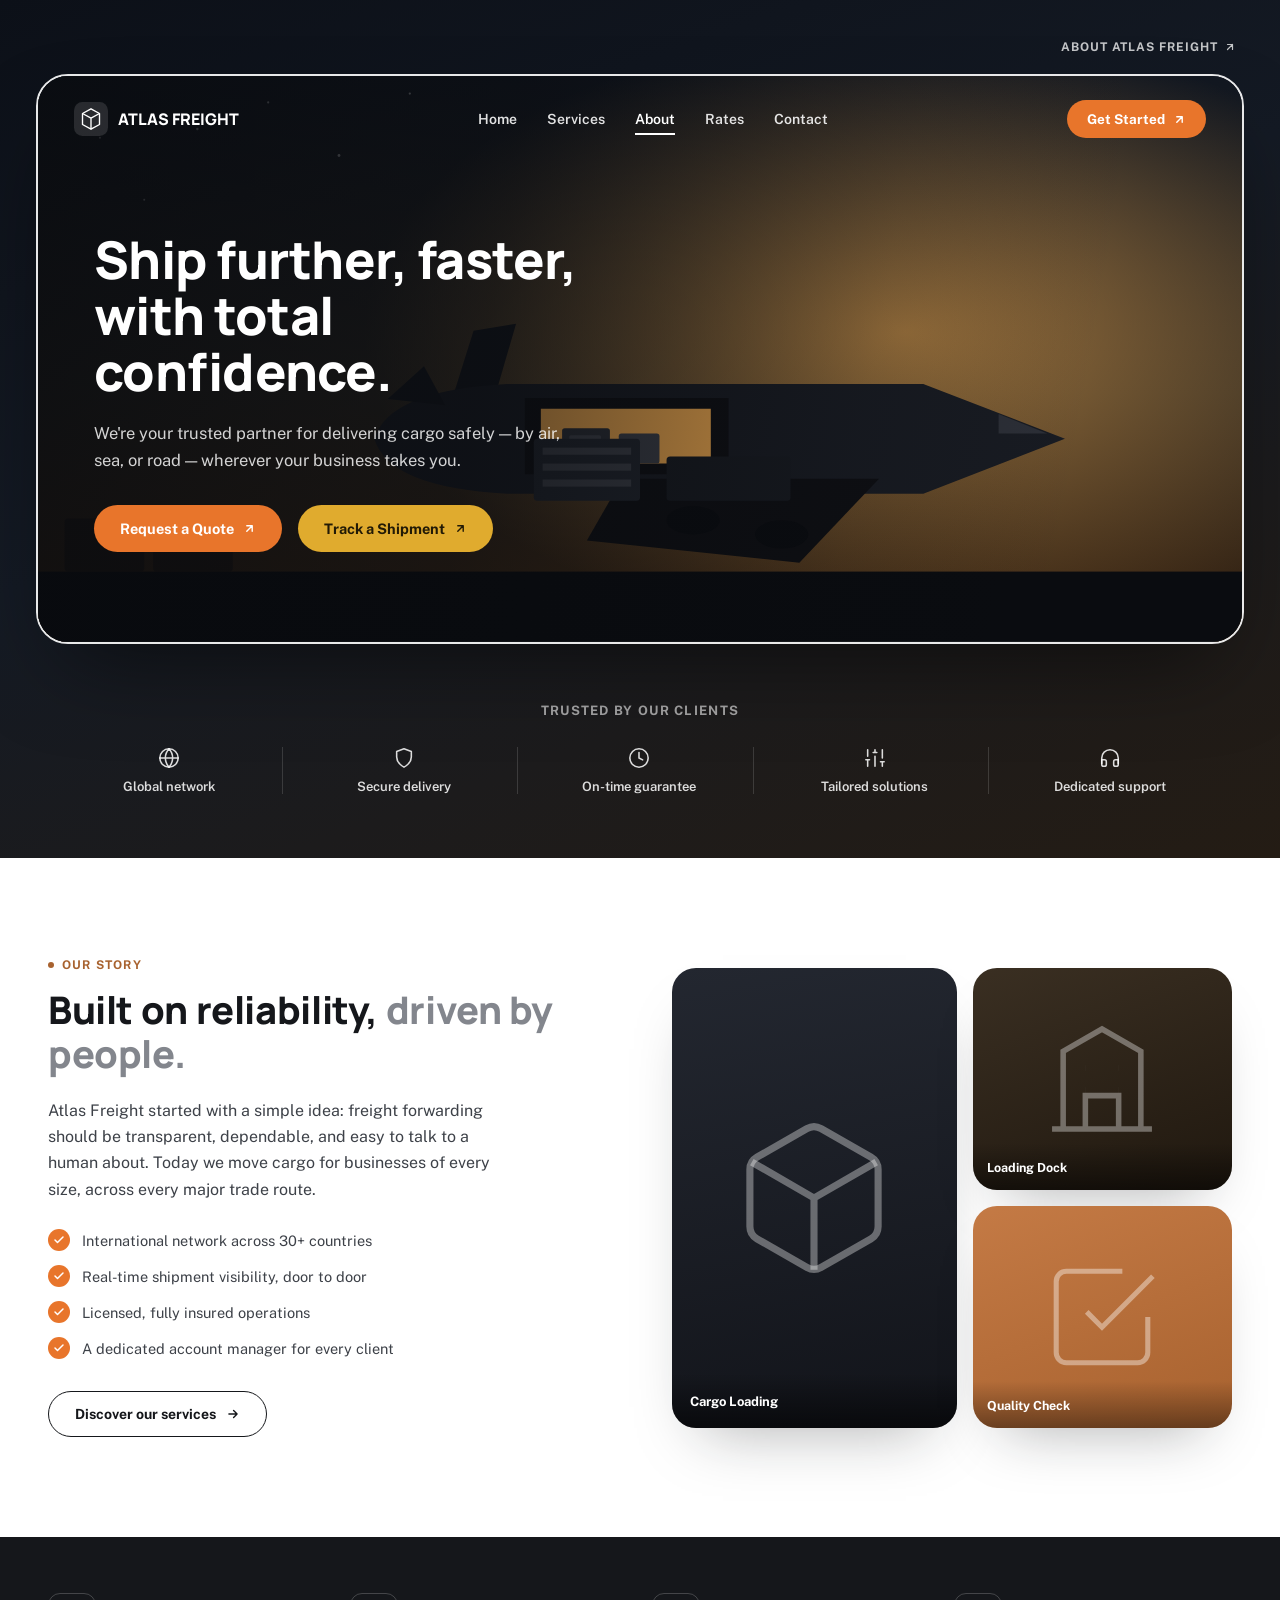
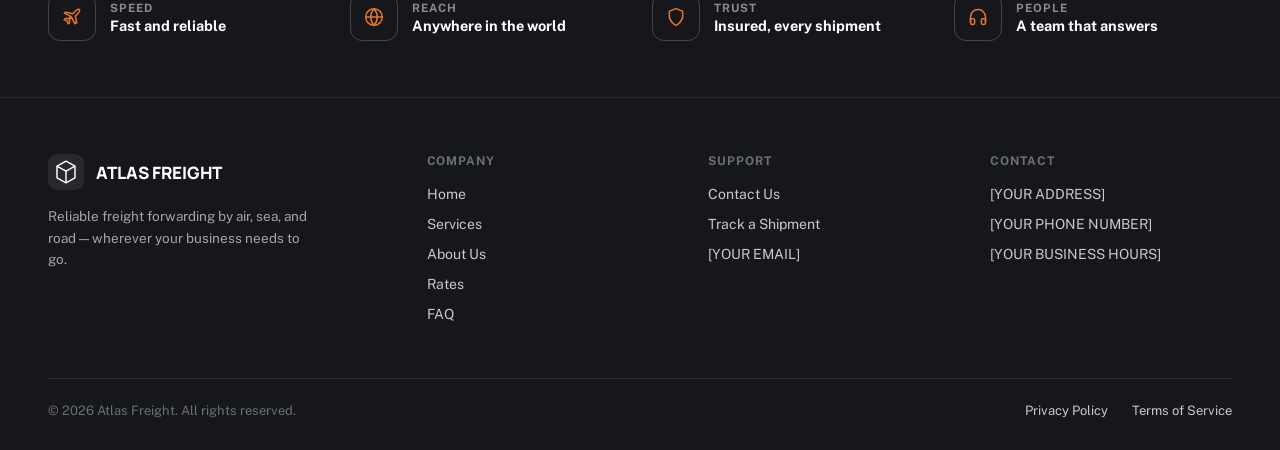
==== about.html @ 694055f2 "Add Atlas Freight marketing site (home, services, about, contact) Static HTML/CSS site with a shared" ====
<!doctype html>
<html lang="en">
<head>
<meta charset="utf-8">
<meta name="viewport" content="width=device-width, initial-scale=1">
<title>About Us — Atlas Freight</title>
<link rel="stylesheet" href="https://fonts.googleapis.com/css2?family=Manrope:wght@500;700;800&family=Public+Sans:wght@400;500;600;700&display=swap">
<link rel="stylesheet" href="styles.css">
</head>
<body>

  <!-- ============ DARK HERO WRAP ============ -->
  <div style="background:linear-gradient(160deg,#0c1018 0%,#141a24 45%,#241c14 100%);padding:36px 36px 0;">
    <div style="max-width:1360px;margin:0 auto;">
      <div style="display:flex;justify-content:flex-end;padding:4px 8px 20px;">
        <a href="about.html" style="display:inline-flex;align-items:center;gap:6px;font-size:12px;font-weight:700;letter-spacing:0.08em;color:rgba(255,255,255,0.75);">
          ABOUT ATLAS FREIGHT
          <svg width="12" height="12" viewBox="0 0 24 24" fill="none" stroke="rgba(255,255,255,0.75)" stroke-width="2.4" stroke-linecap="round" stroke-linejoin="round"><path d="M7 17L17 7M7 7h10v10"/></svg>
        </a>
      </div>

      <!-- CARD -->
      <div style="position:relative;border-radius:32px;border:2px solid rgba(255,255,255,0.9);overflow:hidden;box-shadow:0 40px 90px -30px rgba(0,0,0,0.55);">

        <svg viewBox="0 0 1360 760" preserveAspectRatio="xMidYMid slice" style="position:absolute;inset:0;width:100%;height:100%;">
          <defs>
            <linearGradient id="sky" x1="0" y1="0" x2="0" y2="1">
              <stop offset="0%" stop-color="#0d1420"/>
              <stop offset="55%" stop-color="#2a2620"/>
              <stop offset="100%" stop-color="#40260f"/>
            </linearGradient>
            <radialGradient id="glow" cx="72%" cy="46%" r="45%">
              <stop offset="0%" stop-color="#ffb454" stop-opacity="0.55"/>
              <stop offset="100%" stop-color="#ffb454" stop-opacity="0"/>
            </radialGradient>
          </defs>
          <rect width="1360" height="760" fill="url(#sky)"/>
          <rect width="1360" height="760" fill="url(#glow)"/>
          <g opacity="0.5">
            <circle cx="180" cy="120" r="1.4" fill="#fff"/><circle cx="260" cy="90" r="1.2" fill="#fff"/>
            <circle cx="340" cy="150" r="1.6" fill="#fff"/><circle cx="120" cy="200" r="1.1" fill="#fff"/>
            <circle cx="420" cy="80" r="1.3" fill="#fff"/><circle cx="70" cy="130" r="1.1" fill="#fff"/>
          </g>
          <rect x="0" y="620" width="1360" height="140" fill="#0a0c10"/>
          <g opacity="0.14" stroke="#ffffff" stroke-width="2">
            <line x1="0" y1="700" x2="1360" y2="700"/>
          </g>
          <g opacity="0.5" fill="#0a0c10">
            <rect x="30" y="560" width="90" height="60" rx="4"/>
            <rect x="130" y="575" width="90" height="45" rx="4"/>
          </g>
          <g class="hero-detail" transform="translate(340,210)">
            <path d="M120 240 L168 240 L200 130 L152 138 Z" fill="#12151b"/>
            <path d="M40 260 Q56 205 190 198 L660 198 L820 260 L660 322 L190 322 Q56 315 40 260 Z" fill="#181b22"/>
            <path d="M745 232 L800 254 L745 254 Z" fill="#3a3d45" opacity="0.6"/>
            <path d="M55 215 L120 222 L96 178 Z" fill="#12151b"/>
            <path d="M320 305 L610 305 L520 400 L280 375 Z" fill="#0e0f13"/>
            <ellipse cx="400" cy="352" rx="30" ry="16" fill="#0a0c10"/>
            <ellipse cx="500" cy="368" rx="30" ry="16" fill="#0a0c10"/>
            <path d="M210 214 L440 214 L440 300 L210 300 Z" fill="#0e0f13"/>
            <path d="M228 226 L420 226 L420 288 L228 288 Z" fill="#ffb454" fill-opacity="0.88"/>
            <rect x="252" y="248" width="54" height="40" rx="3" fill="#2a2d34"/>
            <rect x="316" y="254" width="46" height="34" rx="3" fill="#3a3d45"/>
            <rect x="260" y="256" width="36" height="26" rx="2" fill="#4a4d55" opacity="0.6"/>
          </g>
          <g class="hero-detail" transform="translate(560,470)">
            <rect x="0" y="0" width="120" height="70" rx="4" fill="#20242c"/>
            <rect x="10" y="10" width="100" height="8" fill="#3a3d45"/>
            <rect x="10" y="28" width="100" height="8" fill="#3a3d45"/>
            <rect x="10" y="46" width="100" height="8" fill="#3a3d45"/>
            <rect x="150" y="20" width="140" height="50" rx="4" fill="#171a20"/>
          </g>
        </svg>

        <div style="position:absolute;inset:0;z-index:1;background:linear-gradient(100deg, rgba(8,10,14,0.82) 0%, rgba(8,10,14,0.6) 38%, rgba(8,10,14,0.15) 68%, rgba(8,10,14,0) 85%);"></div>

        <div style="position:relative;z-index:2;display:flex;align-items:center;justify-content:space-between;padding:24px 36px;">
          <a href="index.html" style="display:flex;align-items:center;gap:10px;">
            <svg width="34" height="34" viewBox="0 0 40 40" fill="none">
              <rect width="40" height="40" rx="10" fill="#ffffff" fill-opacity="0.12"/>
              <path d="M20 8L30 13.5V26.5L20 32L10 26.5V13.5L20 8Z" stroke="#ffffff" stroke-width="1.6" stroke-linejoin="round"/>
              <path d="M10 13.5L20 19L30 13.5" stroke="#ffffff" stroke-width="1.6" stroke-linejoin="round"/>
              <path d="M20 19V32" stroke="#ffffff" stroke-width="1.6"/>
            </svg>
            <span style="font-family:'Manrope',sans-serif;font-weight:800;font-size:16px;color:#fff;">ATLAS FREIGHT</span>
          </a>
          <nav class="nav-center" style="display:flex;align-items:center;gap:30px;">
            <a href="index.html" class="nav-link-dark">Home</a>
            <a href="services.html" class="nav-link-dark">Services</a>
            <a href="about.html" class="nav-link-dark active">About</a>
            <a href="services.html#rates" class="nav-link-dark">Rates</a>
            <a href="contact.html" class="nav-link-dark">Contact</a>
          </nav>
          <a href="contact.html" class="btn-orange" style="padding:11px 20px;border-radius:999px;font-size:13.5px;font-weight:700;display:inline-flex;align-items:center;gap:8px;">
            Get Started
            <svg width="13" height="13" viewBox="0 0 24 24" fill="none" stroke="#fff" stroke-width="2.6" stroke-linecap="round" stroke-linejoin="round"><path d="M7 17L17 7M7 7h10v10"/></svg>
          </a>
        </div>

        <div style="position:relative;z-index:2;padding:70px 56px 90px;max-width:640px;">
          <h1 style="font-size:52px;font-weight:800;line-height:1.08;color:#ffffff;letter-spacing:-0.01em;">
            Ship further, faster, with total confidence.
          </h1>
          <p style="margin-top:20px;font-size:16.5px;line-height:1.6;color:rgba(255,255,255,0.82);max-width:480px;">
            We're your trusted partner for delivering cargo safely — by air, sea, or road — wherever your business takes you.
          </p>
          <div style="display:flex;gap:16px;margin-top:32px;flex-wrap:wrap;">
            <a href="contact.html" class="btn-orange" style="padding:15px 26px;border-radius:999px;font-size:14.5px;font-weight:700;display:inline-flex;align-items:center;gap:9px;">
              Request a Quote
              <svg width="13" height="13" viewBox="0 0 24 24" fill="none" stroke="#fff" stroke-width="2.6" stroke-linecap="round" stroke-linejoin="round"><path d="M7 17L17 7M7 7h10v10"/></svg>
            </a>
            <a href="#" class="btn-gold" style="padding:15px 26px;border-radius:999px;font-size:14.5px;font-weight:700;display:inline-flex;align-items:center;gap:9px;">
              Track a Shipment
              <svg width="13" height="13" viewBox="0 0 24 24" fill="none" stroke="#221a06" stroke-width="2.6" stroke-linecap="round" stroke-linejoin="round"><path d="M7 17L17 7M7 7h10v10"/></svg>
            </a>
          </div>
        </div>
      </div>

      <div style="padding:56px 20px 64px;text-align:center;">
        <span style="font-size:13px;font-weight:700;letter-spacing:0.1em;color:rgba(255,255,255,0.6);">TRUSTED BY OUR CLIENTS</span>
        <div class="trust-grid" style="display:grid;grid-template-columns:repeat(5,1fr);gap:8px;margin-top:28px;">
          <div class="trust-item" style="display:flex;flex-direction:column;align-items:center;gap:10px;padding:0 12px;">
            <svg width="22" height="22" viewBox="0 0 24 24" fill="none" stroke="rgba(255,255,255,0.85)" stroke-width="1.7" stroke-linecap="round" stroke-linejoin="round"><circle cx="12" cy="12" r="10"/><path d="M2 12h20M12 2a15.3 15.3 0 0 1 4 10 15.3 15.3 0 0 1-4 10 15.3 15.3 0 0 1-4-10 15.3 15.3 0 0 1 4-10z"/></svg>
            <span style="font-size:13px;font-weight:600;color:rgba(255,255,255,0.85);">Global network</span>
          </div>
          <div class="trust-item" style="display:flex;flex-direction:column;align-items:center;gap:10px;padding:0 12px;">
            <svg width="22" height="22" viewBox="0 0 24 24" fill="none" stroke="rgba(255,255,255,0.85)" stroke-width="1.7" stroke-linecap="round" stroke-linejoin="round"><path d="M12 22s8-4 8-11V5l-8-3-8 3v6c0 7 8 11 8 11z"/></svg>
            <span style="font-size:13px;font-weight:600;color:rgba(255,255,255,0.85);">Secure delivery</span>
          </div>
          <div class="trust-item" style="display:flex;flex-direction:column;align-items:center;gap:10px;padding:0 12px;">
            <svg width="22" height="22" viewBox="0 0 24 24" fill="none" stroke="rgba(255,255,255,0.85)" stroke-width="1.7" stroke-linecap="round" stroke-linejoin="round"><circle cx="12" cy="12" r="10"/><path d="M12 6v6l4 2"/></svg>
            <span style="font-size:13px;font-weight:600;color:rgba(255,255,255,0.85);">On-time guarantee</span>
          </div>
          <div class="trust-item" style="display:flex;flex-direction:column;align-items:center;gap:10px;padding:0 12px;">
            <svg width="22" height="22" viewBox="0 0 24 24" fill="none" stroke="rgba(255,255,255,0.85)" stroke-width="1.7" stroke-linecap="round" stroke-linejoin="round"><path d="M4 21v-7M4 10V3M12 21v-11M12 6V3M20 21v-5M20 12V3M2 14h4M10 6h4M18 16h4"/></svg>
            <span style="font-size:13px;font-weight:600;color:rgba(255,255,255,0.85);">Tailored solutions</span>
          </div>
          <div class="trust-item" style="display:flex;flex-direction:column;align-items:center;gap:10px;padding:0 12px;">
            <svg width="22" height="22" viewBox="0 0 24 24" fill="none" stroke="rgba(255,255,255,0.85)" stroke-width="1.7" stroke-linecap="round" stroke-linejoin="round"><path d="M3 18v-6a9 9 0 0 1 18 0v6"/><path d="M21 19a2 2 0 0 1-2 2h-1a2 2 0 0 1-2-2v-3a2 2 0 0 1 2-2h3zM3 19a2 2 0 0 0 2 2h1a2 2 0 0 0 2-2v-3a2 2 0 0 0-2-2H3z"/></svg>
            <span style="font-size:13px;font-weight:600;color:rgba(255,255,255,0.85);">Dedicated support</span>
          </div>
        </div>
      </div>
    </div>
  </div>

  <!-- ============ OUR STORY ============ -->
  <section>
    <div class="story-grid" style="max-width:1280px;margin:0 auto;padding:100px 48px;display:grid;grid-template-columns:1fr 1fr;gap:64px;align-items:center;">

      <div>
        <div style="display:flex;align-items:center;gap:8px;margin-bottom:16px;">
          <span style="width:6px;height:6px;border-radius:999px;background:var(--accent);"></span>
          <span style="font-size:12px;font-weight:700;letter-spacing:0.1em;color:var(--accent);">OUR STORY</span>
        </div>
        <h2 style="font-size:38px;font-weight:800;line-height:1.15;letter-spacing:-0.01em;">
          Built on reliability, <span style="color:var(--muted);">driven by people.</span>
        </h2>
        <p style="margin-top:22px;font-size:16px;line-height:1.65;color:var(--ink-soft);max-width:460px;">
          Atlas Freight started with a simple idea: freight forwarding should be transparent, dependable, and easy to talk to a human about. Today we move cargo for businesses of every size, across every major trade route.
        </p>

        <div style="display:flex;flex-direction:column;gap:14px;margin-top:26px;">
          <div style="display:flex;align-items:center;gap:12px;">
            <span style="flex:none;width:22px;height:22px;border-radius:999px;background:var(--hero-orange);display:flex;align-items:center;justify-content:center;">
              <svg width="12" height="12" viewBox="0 0 24 24" fill="none" stroke="#fff" stroke-width="3" stroke-linecap="round" stroke-linejoin="round"><path d="M20 6L9 17l-5-5"/></svg>
            </span>
            <span style="font-size:14.5px;color:var(--ink-soft);">International network across 30+ countries</span>
          </div>
          <div style="display:flex;align-items:center;gap:12px;">
            <span style="flex:none;width:22px;height:22px;border-radius:999px;background:var(--hero-orange);display:flex;align-items:center;justify-content:center;">
              <svg width="12" height="12" viewBox="0 0 24 24" fill="none" stroke="#fff" stroke-width="3" stroke-linecap="round" stroke-linejoin="round"><path d="M20 6L9 17l-5-5"/></svg>
            </span>
            <span style="font-size:14.5px;color:var(--ink-soft);">Real-time shipment visibility, door to door</span>
          </div>
          <div style="display:flex;align-items:center;gap:12px;">
            <span style="flex:none;width:22px;height:22px;border-radius:999px;background:var(--hero-orange);display:flex;align-items:center;justify-content:center;">
              <svg width="12" height="12" viewBox="0 0 24 24" fill="none" stroke="#fff" stroke-width="3" stroke-linecap="round" stroke-linejoin="round"><path d="M20 6L9 17l-5-5"/></svg>
            </span>
            <span style="font-size:14.5px;color:var(--ink-soft);">Licensed, fully insured operations</span>
          </div>
          <div style="display:flex;align-items:center;gap:12px;">
            <span style="flex:none;width:22px;height:22px;border-radius:999px;background:var(--hero-orange);display:flex;align-items:center;justify-content:center;">
              <svg width="12" height="12" viewBox="0 0 24 24" fill="none" stroke="#fff" stroke-width="3" stroke-linecap="round" stroke-linejoin="round"><path d="M20 6L9 17l-5-5"/></svg>
            </span>
            <span style="font-size:14.5px;color:var(--ink-soft);">A dedicated account manager for every client</span>
          </div>
        </div>

        <a href="services.html" class="btn-outline" style="margin-top:32px;display:inline-flex;align-items:center;gap:10px;padding:14px 26px;border-radius:999px;font-size:14px;font-weight:700;">
          Discover our services
          <svg width="14" height="14" viewBox="0 0 24 24" fill="none" stroke="currentColor" stroke-width="2.4" stroke-linecap="round" stroke-linejoin="round"><path d="M5 12h14M13 6l6 6-6 6"/></svg>
        </a>
      </div>

      <div class="collage" style="position:relative;height:460px;display:grid;grid-template-columns:1.1fr 1fr;gap:16px;">
        <div style="border-radius:var(--radius-lg);overflow:hidden;position:relative;box-shadow:0 30px 60px -30px rgba(21,23,27,0.35);background:linear-gradient(170deg,#232730 0%,#12141a 100%);">
          <svg width="60%" height="60%" viewBox="0 0 24 24" fill="none" stroke="#ffffff" stroke-opacity="0.35" stroke-width="1" style="position:absolute;left:50%;top:50%;transform:translate(-50%,-50%);"><path d="M21 16V8a2 2 0 0 0-1-1.73l-7-4a2 2 0 0 0-2 0l-7 4A2 2 0 0 0 3 8v8a2 2 0 0 0 1 1.73l7 4a2 2 0 0 0 2 0l7-4A2 2 0 0 0 21 16z"/><path d="M3.27 6.96L12 12l8.73-5.04M12 22.08V12"/></svg>
          <div style="position:absolute;left:0;right:0;bottom:0;padding:18px;background:linear-gradient(0deg,rgba(0,0,0,0.55),transparent);">
            <span style="color:#fff;font-size:13px;font-weight:700;">Cargo Loading</span>
          </div>
        </div>
        <div style="display:flex;flex-direction:column;gap:16px;">
          <div style="flex:1;border-radius:var(--radius-lg);overflow:hidden;position:relative;box-shadow:0 30px 60px -30px rgba(21,23,27,0.35);background:linear-gradient(160deg,#3a2f22 0%,#20180f 100%);">
            <svg width="60%" height="60%" viewBox="0 0 24 24" fill="none" stroke="#ffffff" stroke-opacity="0.35" stroke-width="1" style="position:absolute;left:50%;top:50%;transform:translate(-50%,-50%);"><path d="M3 21h18M5 21V7l7-4 7 4v14M9 21v-6h6v6M9 10h.01M15 10h.01M9 14h.01M15 14h.01"/></svg>
            <div style="position:absolute;left:0;right:0;bottom:0;padding:14px;background:linear-gradient(0deg,rgba(0,0,0,0.5),transparent);">
              <span style="color:#fff;font-size:12.5px;font-weight:700;">Loading Dock</span>
            </div>
          </div>
          <div style="flex:1;border-radius:var(--radius-lg);overflow:hidden;position:relative;box-shadow:0 30px 60px -30px rgba(21,23,27,0.35);background:linear-gradient(160deg,#c47a45 0%,#a8622f 100%);">
            <svg width="55%" height="55%" viewBox="0 0 24 24" fill="none" stroke="#ffffff" stroke-opacity="0.4" stroke-width="1" style="position:absolute;left:50%;top:50%;transform:translate(-50%,-50%);"><path d="M9 11l3 3L22 4"/><path d="M21 12v7a2 2 0 0 1-2 2H5a2 2 0 0 1-2-2V5a2 2 0 0 1 2-2h11"/></svg>
            <div style="position:absolute;left:0;right:0;bottom:0;padding:14px;background:linear-gradient(0deg,rgba(0,0,0,0.4),transparent);">
              <span style="color:#fff;font-size:12.5px;font-weight:700;">Quality Check</span>
            </div>
          </div>
        </div>
      </div>
    </div>
  </section>

  <!-- ============ VALUES STRIP ============ -->
  <section style="background:var(--ink);">
    <div class="values-grid" style="max-width:1280px;margin:0 auto;padding:56px 48px;display:grid;grid-template-columns:repeat(4,1fr);gap:24px;">
      <div style="display:flex;align-items:center;gap:14px;">
        <span style="flex:none;width:48px;height:48px;border-radius:12px;border:1.5px solid rgba(255,255,255,0.2);display:flex;align-items:center;justify-content:center;">
          <svg width="20" height="20" viewBox="0 0 24 24" fill="none" stroke="var(--hero-orange)" stroke-width="1.8" stroke-linecap="round" stroke-linejoin="round"><path d="M17.8 19.2 16 11l3.5-3.5C21 6 21.5 4 21 3c-1-.5-3 0-4.5 1.5L13 8 4.8 6.2c-.5-.1-1 .1-1.3.5l-.7.7 8 3.8-2.5 2.5H4l-1.5 1.5 3.5 1.5 1.5 3.5L9 19v-4.3l2.5-2.5 3.8 8 .7-.7c.3-.3.5-.8.4-1.3z"/></svg>
        </span>
        <div>
          <div style="font-size:11.5px;font-weight:700;letter-spacing:0.08em;color:rgba(255,255,255,0.5);">SPEED</div>
          <div style="font-size:14.5px;font-weight:700;color:#fff;margin-top:2px;">Fast and reliable</div>
        </div>
      </div>
      <div style="display:flex;align-items:center;gap:14px;">
        <span style="flex:none;width:48px;height:48px;border-radius:12px;border:1.5px solid rgba(255,255,255,0.2);display:flex;align-items:center;justify-content:center;">
          <svg width="20" height="20" viewBox="0 0 24 24" fill="none" stroke="var(--hero-orange)" stroke-width="1.8" stroke-linecap="round" stroke-linejoin="round"><circle cx="12" cy="12" r="10"/><path d="M2 12h20M12 2a15.3 15.3 0 0 1 4 10 15.3 15.3 0 0 1-4 10 15.3 15.3 0 0 1-4-10 15.3 15.3 0 0 1 4-10z"/></svg>
        </span>
        <div>
          <div style="font-size:11.5px;font-weight:700;letter-spacing:0.08em;color:rgba(255,255,255,0.5);">REACH</div>
          <div style="font-size:14.5px;font-weight:700;color:#fff;margin-top:2px;">Anywhere in the world</div>
        </div>
      </div>
      <div style="display:flex;align-items:center;gap:14px;">
        <span style="flex:none;width:48px;height:48px;border-radius:12px;border:1.5px solid rgba(255,255,255,0.2);display:flex;align-items:center;justify-content:center;">
          <svg width="20" height="20" viewBox="0 0 24 24" fill="none" stroke="var(--hero-orange)" stroke-width="1.8" stroke-linecap="round" stroke-linejoin="round"><path d="M12 22s8-4 8-11V5l-8-3-8 3v6c0 7 8 11 8 11z"/></svg>
        </span>
        <div>
          <div style="font-size:11.5px;font-weight:700;letter-spacing:0.08em;color:rgba(255,255,255,0.5);">TRUST</div>
          <div style="font-size:14.5px;font-weight:700;color:#fff;margin-top:2px;">Insured, every shipment</div>
        </div>
      </div>
      <div style="display:flex;align-items:center;gap:14px;">
        <span style="flex:none;width:48px;height:48px;border-radius:12px;border:1.5px solid rgba(255,255,255,0.2);display:flex;align-items:center;justify-content:center;">
          <svg width="20" height="20" viewBox="0 0 24 24" fill="none" stroke="var(--hero-orange)" stroke-width="1.8" stroke-linecap="round" stroke-linejoin="round"><path d="M3 18v-6a9 9 0 0 1 18 0v6"/><path d="M21 19a2 2 0 0 1-2 2h-1a2 2 0 0 1-2-2v-3a2 2 0 0 1 2-2h3zM3 19a2 2 0 0 0 2 2h1a2 2 0 0 0 2-2v-3a2 2 0 0 0-2-2H3z"/></svg>
        </span>
        <div>
          <div style="font-size:11.5px;font-weight:700;letter-spacing:0.08em;color:rgba(255,255,255,0.5);">PEOPLE</div>
          <div style="font-size:14.5px;font-weight:700;color:#fff;margin-top:2px;">A team that answers</div>
        </div>
      </div>
    </div>
  </section>

  <!-- ============ FOOTER ============ -->
  <footer style="background:var(--ink);border-top:1px solid rgba(255,255,255,0.08);">
    <div style="max-width:1280px;margin:0 auto;padding:56px 48px 32px;">
      <div class="foot-grid" style="display:grid;grid-template-columns:1.4fr 1fr 1fr 1fr;gap:40px;">
        <div>
          <div style="display:flex;align-items:center;gap:12px;margin-bottom:16px;">
            <svg width="36" height="36" viewBox="0 0 40 40" fill="none">
              <rect width="40" height="40" rx="10" fill="#ffffff" fill-opacity="0.08"/>
              <path d="M20 8L30 13.5V26.5L20 32L10 26.5V13.5L20 8Z" stroke="#ffffff" stroke-width="1.6" stroke-linejoin="round"/>
              <path d="M10 13.5L20 19L30 13.5" stroke="#ffffff" stroke-width="1.6" stroke-linejoin="round"/>
              <path d="M20 19V32" stroke="#ffffff" stroke-width="1.6"/>
            </svg>
            <span style="font-family:'Manrope',sans-serif;font-weight:800;font-size:17px;color:#fff;">ATLAS FREIGHT</span>
          </div>
          <p style="font-size:13.5px;line-height:1.6;color:#a3a5ab;max-width:260px;">
            Reliable freight forwarding by air, sea, and road — wherever your business needs to go.
          </p>
        </div>
        <div style="display:flex;flex-direction:column;gap:14px;">
          <span style="font-size:12px;font-weight:700;letter-spacing:0.08em;color:#6c6f76;margin-bottom:4px;">COMPANY</span>
          <a href="index.html" class="foot-link">Home</a>
          <a href="services.html" class="foot-link">Services</a>
          <a href="about.html" class="foot-link">About Us</a>
          <a href="services.html#rates" class="foot-link">Rates</a>
          <a href="#" class="foot-link">FAQ</a>
        </div>
        <div style="display:flex;flex-direction:column;gap:14px;">
          <span style="font-size:12px;font-weight:700;letter-spacing:0.08em;color:#6c6f76;margin-bottom:4px;">SUPPORT</span>
          <a href="contact.html" class="foot-link">Contact Us</a>
          <a href="#" class="foot-link">Track a Shipment</a>
          <a href="#" class="foot-link">[YOUR EMAIL]</a>
        </div>
        <div style="display:flex;flex-direction:column;gap:14px;">
          <span style="font-size:12px;font-weight:700;letter-spacing:0.08em;color:#6c6f76;margin-bottom:4px;">CONTACT</span>
          <span class="foot-link">[YOUR ADDRESS]</span>
          <span class="foot-link">[YOUR PHONE NUMBER]</span>
          <span class="foot-link">[YOUR BUSINESS HOURS]</span>
        </div>
      </div>
      <div style="margin-top:56px;padding-top:24px;border-top:1px solid rgba(255,255,255,0.1);display:flex;align-items:center;justify-content:space-between;flex-wrap:wrap;gap:16px;">
        <span style="font-size:13px;color:#6c6f76;">© 2026 Atlas Freight. All rights reserved.</span>
        <div style="display:flex;gap:24px;">
          <a href="#" class="foot-link" style="font-size:13px;">Privacy Policy</a>
          <a href="#" class="foot-link" style="font-size:13px;">Terms of Service</a>
        </div>
      </div>
    </div>
  </footer>

</body>
</html>
---- styles.css ----
:root{
  --ink:#15171b; --ink-soft:#3d4148; --paper:#ffffff; --paper-soft:#f4f4f2;
  --line:#e5e5e2; --muted:#83868d; --accent:#a8622f; --accent-soft:#f1e3d8;
  --hero-orange:#e8752b; --hero-gold:#e0ab2e;
  --radius-sm:8px; --radius-md:16px; --radius-lg:24px;
}
*{box-sizing:border-box;}
body{margin:0;font-family:'Public Sans',system-ui,sans-serif;color:var(--ink);background:var(--paper);}
h1,h2,h3{font-family:'Manrope',system-ui,sans-serif;margin:0;}
p{margin:0;}
a{color:var(--ink);text-decoration:none;}
a:hover{color:var(--accent);}

.nav-link{color:var(--ink-soft);font-size:14px;font-weight:600;transition:color .15s ease;}
.nav-link:hover{color:var(--accent);}
.nav-link.active{color:var(--ink);position:relative;}
.nav-link.active::after{content:"";position:absolute;left:0;right:0;bottom:-19px;height:2px;background:var(--ink);}

.nav-link-dark{color:rgba(255,255,255,0.88);font-size:14px;font-weight:600;transition:color .15s ease;position:relative;}
.nav-link-dark:hover{color:#ffffff;}
.nav-link-dark.active{color:#ffffff;}
.nav-link-dark.active::after{content:"";position:absolute;left:0;right:0;bottom:-8px;height:2px;background:#ffffff;}

.btn-primary{background:var(--ink);color:#fff;transition:background .15s ease;}
.btn-primary:hover{background:var(--accent);color:#fff;}
.btn-ghost{border:1.5px solid var(--line);color:var(--ink);transition:border-color .15s ease,color .15s ease;}
.btn-ghost:hover{border-color:var(--ink);color:var(--ink);}
.btn-outline{border:1.5px solid var(--ink);color:var(--ink);transition:background .15s ease,color .15s ease;}
.btn-outline:hover{background:var(--ink);color:#fff;}
.btn-orange{background:var(--hero-orange);color:#fff;transition:filter .15s ease;}
.btn-orange:hover{filter:brightness(1.08);color:#fff;}
.btn-gold{background:var(--hero-gold);color:#221a06;transition:filter .15s ease;}
.btn-gold:hover{filter:brightness(1.08);color:#221a06;}

.svc-card{border:1px solid var(--line);transition:border-color .15s ease,box-shadow .15s ease;}
.svc-card:hover{border-color:var(--ink);box-shadow:0 12px 32px -20px rgba(21,23,27,0.35);}
.arrow-circ{background:var(--ink);transition:background .15s ease;}
.svc-card:hover .arrow-circ{background:var(--accent);}

.foot-link{color:#c7c9ce;font-size:14px;transition:color .15s ease;}
.foot-link:hover{color:#ffffff;}

.rate-row{border-bottom:1px solid var(--line);}
.rate-row:last-child{border-bottom:none;}

.trust-item{border-right:1px solid rgba(255,255,255,0.14);}
.trust-item:last-child{border-right:none;}

.field label{display:block;font-size:13px;font-weight:700;color:var(--ink-soft);margin-bottom:8px;}
.field input, .field textarea, .field select{
  width:100%;border:1.5px solid var(--line);border-radius:10px;padding:13px 14px;
  font-family:'Public Sans',sans-serif;font-size:14.5px;color:var(--ink);background:var(--paper);
  outline:none;transition:border-color .15s ease;
}
.field input:focus, .field textarea:focus, .field select:focus{border-color:var(--ink);}
.info-card{border:1px solid var(--line);}

.pulse-ring{animation:pulseRing 2.4s ease-out infinite;}
@keyframes pulseRing{
  0%{transform:scale(0.7);opacity:0.7;}
  100%{transform:scale(2.1);opacity:0;}
}

@media (max-width:980px){
  .nav-center, .nav-contact{display:none !important;}
  .hero-grid{grid-template-columns:1fr !important;}
  .hero-visual{margin-top:40px;}
  .about-grid, .story-grid, .contact-grid{grid-template-columns:1fr !important;}
  .feat-grid, .svc-grid{grid-template-columns:repeat(2,1fr) !important;}
  .foot-grid{grid-template-columns:1fr 1fr !important;}
  .rate-table{overflow-x:auto;}
  .trust-grid{grid-template-columns:repeat(2,1fr) !important;}
  .trust-item{border-right:none !important;border-bottom:1px solid rgba(255,255,255,0.14);padding-bottom:20px !important;}
  .collage{margin-top:32px;height:340px !important;}
  .values-grid{grid-template-columns:1fr 1fr !important;}
  .form-row{grid-template-columns:1fr !important;}
}
@media (max-width:600px){
  .feat-grid, .svc-grid{grid-template-columns:1fr !important;}
  .foot-grid{grid-template-columns:1fr !important;}
  .trust-grid{grid-template-columns:1fr !important;}
  .values-grid{grid-template-columns:1fr !important;}
  h1{font-size:36px !important;}
}
@media (max-width:768px){
  .hero-detail{display:none;}
}
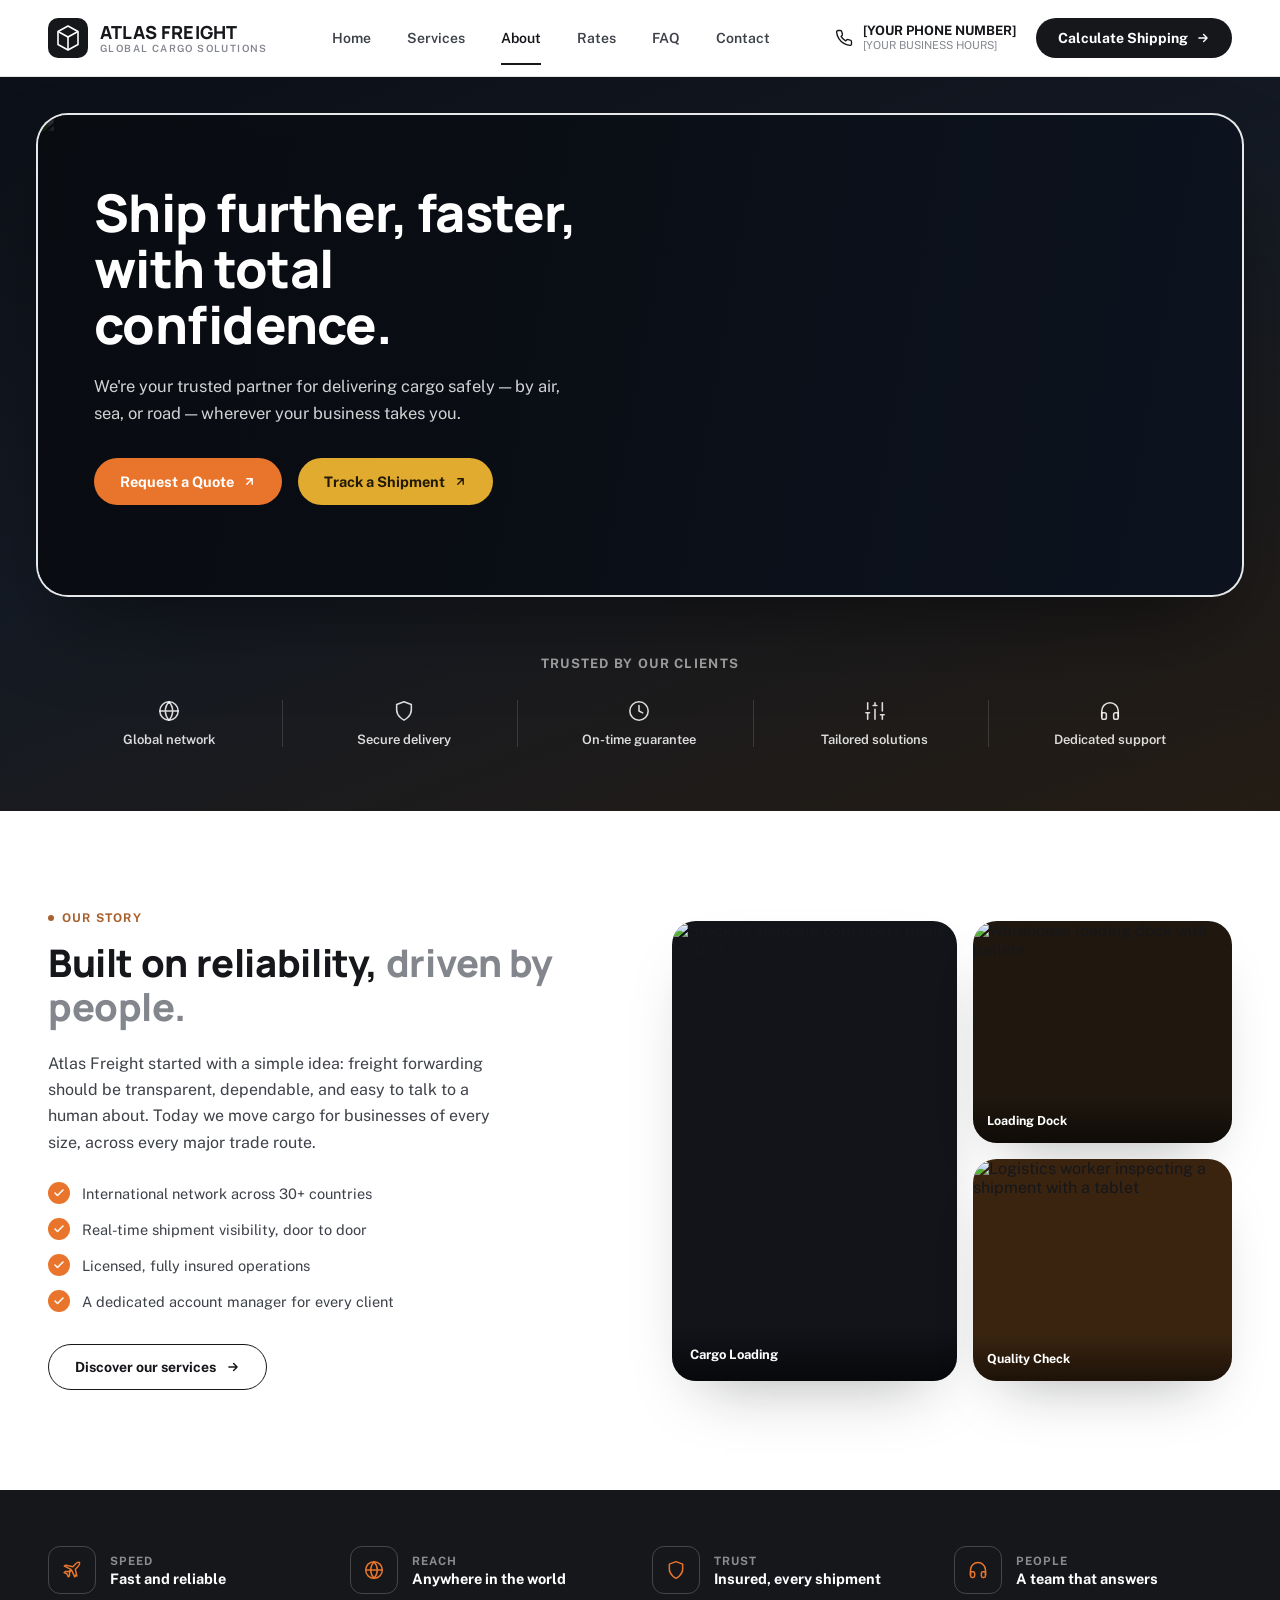
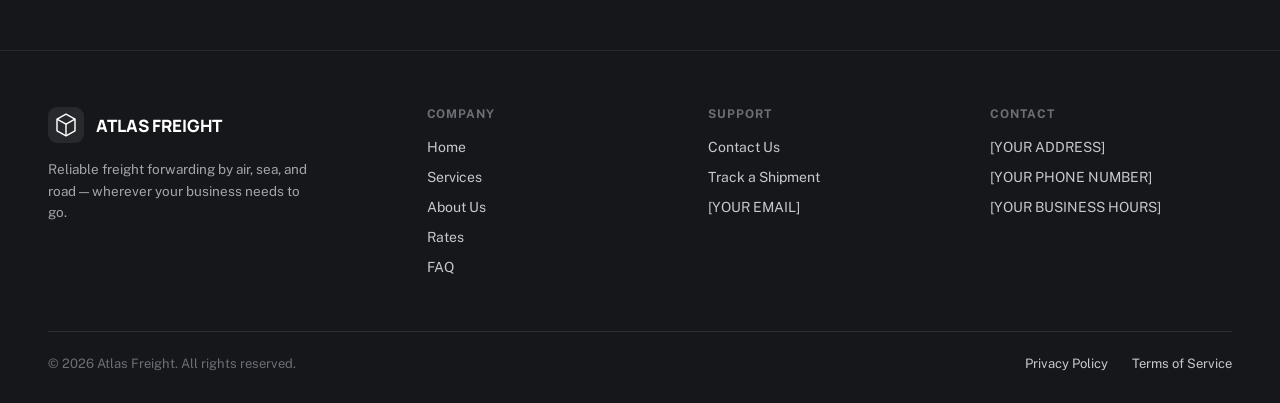
==== commit d647fb67: "Add mobile nav menu and swap SVG mockups for real photos - Redesign about.html header to match the s" ====
--- a/about.html
+++ b/about.html
@@ -9,107 +9,88 @@
 </head>
 <body>
 
-  <!-- ============ DARK HERO WRAP ============ -->
-  <div style="background:linear-gradient(160deg,#0c1018 0%,#141a24 45%,#241c14 100%);padding:36px 36px 0;">
+  <!-- ============ HEADER ============ -->
+  <header style="position:sticky;top:0;z-index:20;background:rgba(255,255,255,0.92);backdrop-filter:blur(8px);border-bottom:1px solid var(--line);">
+    <div style="max-width:1280px;margin:0 auto;padding:18px 48px;display:flex;align-items:center;justify-content:space-between;gap:24px;">
+      <a href="index.html" style="display:flex;align-items:center;gap:12px;">
+        <svg width="40" height="40" viewBox="0 0 40 40" fill="none">
+          <rect width="40" height="40" rx="10" fill="#15171b"/>
+          <path d="M20 8L30 13.5V26.5L20 32L10 26.5V13.5L20 8Z" stroke="#ffffff" stroke-width="1.6" stroke-linejoin="round"/>
+          <path d="M10 13.5L20 19L30 13.5" stroke="#ffffff" stroke-width="1.6" stroke-linejoin="round"/>
+          <path d="M20 19V32" stroke="#ffffff" stroke-width="1.6"/>
+        </svg>
+        <div style="display:flex;flex-direction:column;line-height:1.15;">
+          <span style="font-family:'Manrope',sans-serif;font-weight:800;font-size:18px;letter-spacing:0.01em;">ATLAS FREIGHT</span>
+          <span style="font-size:10px;letter-spacing:0.14em;color:var(--muted);font-weight:600;">GLOBAL CARGO SOLUTIONS</span>
+        </div>
+      </a>
+      <nav class="nav-center" style="display:flex;align-items:center;gap:36px;">
+        <a href="index.html" class="nav-link">Home</a>
+        <a href="services.html" class="nav-link">Services</a>
+        <a href="about.html" class="nav-link active">About</a>
+        <a href="services.html#rates" class="nav-link">Rates</a>
+        <a href="#" class="nav-link">FAQ</a>
+        <a href="contact.html" class="nav-link">Contact</a>
+      </nav>
+      <div style="display:flex;align-items:center;gap:20px;">
+        <div class="nav-contact" style="display:flex;align-items:center;gap:10px;">
+          <svg width="18" height="18" viewBox="0 0 24 24" fill="none" stroke="#15171b" stroke-width="1.8" stroke-linecap="round" stroke-linejoin="round"><path d="M22 16.92v3a2 2 0 0 1-2.18 2 19.79 19.79 0 0 1-8.63-3.07 19.5 19.5 0 0 1-6-6 19.79 19.79 0 0 1-3.07-8.67A2 2 0 0 1 4.11 2h3a2 2 0 0 1 2 1.72c.127.96.362 1.903.7 2.81a2 2 0 0 1-.45 2.11L8.09 9.91a16 16 0 0 0 6 6l1.27-1.27a2 2 0 0 1 2.11-.45c.907.338 1.85.573 2.81.7A2 2 0 0 1 22 16.92z"/></svg>
+          <div style="display:flex;flex-direction:column;line-height:1.25;">
+            <span style="font-size:13px;font-weight:700;">[YOUR PHONE NUMBER]</span>
+            <span style="font-size:11px;color:var(--muted);">[YOUR BUSINESS HOURS]</span>
+          </div>
+        </div>
+        <a href="contact.html" class="btn-primary" style="padding:12px 22px;border-radius:999px;font-size:14px;font-weight:700;display:inline-flex;align-items:center;gap:8px;white-space:nowrap;">
+          Calculate Shipping
+          <svg width="14" height="14" viewBox="0 0 24 24" fill="none" stroke="#fff" stroke-width="2.4" stroke-linecap="round" stroke-linejoin="round"><path d="M5 12h14M13 6l6 6-6 6"/></svg>
+        </a>
+        <button type="button" class="nav-toggle" id="navToggle" aria-label="Toggle menu" aria-expanded="false" aria-controls="mobileMenu">
+          <span></span>
+        </button>
+      </div>
+    </div>
+    <nav id="mobileMenu" class="mobile-menu">
+      <a href="index.html" class="nav-link">Home</a>
+      <a href="services.html" class="nav-link">Services</a>
+      <a href="about.html" class="nav-link active">About</a>
+      <a href="services.html#rates" class="nav-link">Rates</a>
+      <a href="#" class="nav-link">FAQ</a>
+      <a href="contact.html" class="nav-link">Contact</a>
+      <a href="contact.html" class="btn-primary mobile-cta" style="padding:13px 22px;border-radius:999px;font-size:14px;font-weight:700;display:inline-flex;align-items:center;justify-content:center;gap:8px;">
+        Calculate Shipping
+        <svg width="14" height="14" viewBox="0 0 24 24" fill="none" stroke="#fff" stroke-width="2.4" stroke-linecap="round" stroke-linejoin="round"><path d="M5 12h14M13 6l6 6-6 6"/></svg>
+      </a>
+    </nav>
+  </header>
+
+  <!-- ============ HERO (live photo) ============ -->
+  <div class="about-hero-wrap" style="background:linear-gradient(160deg,#0c1018 0%,#141a24 45%,#241c14 100%);padding:36px 36px 0;">
     <div style="max-width:1360px;margin:0 auto;">
-      <div style="display:flex;justify-content:flex-end;padding:4px 8px 20px;">
-        <a href="about.html" style="display:inline-flex;align-items:center;gap:6px;font-size:12px;font-weight:700;letter-spacing:0.08em;color:rgba(255,255,255,0.75);">
-          ABOUT ATLAS FREIGHT
-          <svg width="12" height="12" viewBox="0 0 24 24" fill="none" stroke="rgba(255,255,255,0.75)" stroke-width="2.4" stroke-linecap="round" stroke-linejoin="round"><path d="M7 17L17 7M7 7h10v10"/></svg>
-        </a>
-      </div>
 
       <!-- CARD -->
-      <div style="position:relative;border-radius:32px;border:2px solid rgba(255,255,255,0.9);overflow:hidden;box-shadow:0 40px 90px -30px rgba(0,0,0,0.55);">
-
-        <svg viewBox="0 0 1360 760" preserveAspectRatio="xMidYMid slice" style="position:absolute;inset:0;width:100%;height:100%;">
-          <defs>
-            <linearGradient id="sky" x1="0" y1="0" x2="0" y2="1">
-              <stop offset="0%" stop-color="#0d1420"/>
-              <stop offset="55%" stop-color="#2a2620"/>
-              <stop offset="100%" stop-color="#40260f"/>
-            </linearGradient>
-            <radialGradient id="glow" cx="72%" cy="46%" r="45%">
-              <stop offset="0%" stop-color="#ffb454" stop-opacity="0.55"/>
-              <stop offset="100%" stop-color="#ffb454" stop-opacity="0"/>
-            </radialGradient>
-          </defs>
-          <rect width="1360" height="760" fill="url(#sky)"/>
-          <rect width="1360" height="760" fill="url(#glow)"/>
-          <g opacity="0.5">
-            <circle cx="180" cy="120" r="1.4" fill="#fff"/><circle cx="260" cy="90" r="1.2" fill="#fff"/>
-            <circle cx="340" cy="150" r="1.6" fill="#fff"/><circle cx="120" cy="200" r="1.1" fill="#fff"/>
-            <circle cx="420" cy="80" r="1.3" fill="#fff"/><circle cx="70" cy="130" r="1.1" fill="#fff"/>
-          </g>
-          <rect x="0" y="620" width="1360" height="140" fill="#0a0c10"/>
-          <g opacity="0.14" stroke="#ffffff" stroke-width="2">
-            <line x1="0" y1="700" x2="1360" y2="700"/>
-          </g>
-          <g opacity="0.5" fill="#0a0c10">
-            <rect x="30" y="560" width="90" height="60" rx="4"/>
-            <rect x="130" y="575" width="90" height="45" rx="4"/>
-          </g>
-          <g class="hero-detail" transform="translate(340,210)">
-            <path d="M120 240 L168 240 L200 130 L152 138 Z" fill="#12151b"/>
-            <path d="M40 260 Q56 205 190 198 L660 198 L820 260 L660 322 L190 322 Q56 315 40 260 Z" fill="#181b22"/>
-            <path d="M745 232 L800 254 L745 254 Z" fill="#3a3d45" opacity="0.6"/>
-            <path d="M55 215 L120 222 L96 178 Z" fill="#12151b"/>
-            <path d="M320 305 L610 305 L520 400 L280 375 Z" fill="#0e0f13"/>
-            <ellipse cx="400" cy="352" rx="30" ry="16" fill="#0a0c10"/>
-            <ellipse cx="500" cy="368" rx="30" ry="16" fill="#0a0c10"/>
-            <path d="M210 214 L440 214 L440 300 L210 300 Z" fill="#0e0f13"/>
-            <path d="M228 226 L420 226 L420 288 L228 288 Z" fill="#ffb454" fill-opacity="0.88"/>
-            <rect x="252" y="248" width="54" height="40" rx="3" fill="#2a2d34"/>
-            <rect x="316" y="254" width="46" height="34" rx="3" fill="#3a3d45"/>
-            <rect x="260" y="256" width="36" height="26" rx="2" fill="#4a4d55" opacity="0.6"/>
-          </g>
-          <g class="hero-detail" transform="translate(560,470)">
-            <rect x="0" y="0" width="120" height="70" rx="4" fill="#20242c"/>
-            <rect x="10" y="10" width="100" height="8" fill="#3a3d45"/>
-            <rect x="10" y="28" width="100" height="8" fill="#3a3d45"/>
-            <rect x="10" y="46" width="100" height="8" fill="#3a3d45"/>
-            <rect x="150" y="20" width="140" height="50" rx="4" fill="#171a20"/>
-          </g>
-        </svg>
-
-        <div style="position:absolute;inset:0;z-index:1;background:linear-gradient(100deg, rgba(8,10,14,0.82) 0%, rgba(8,10,14,0.6) 38%, rgba(8,10,14,0.15) 68%, rgba(8,10,14,0) 85%);"></div>
-
-        <div style="position:relative;z-index:2;display:flex;align-items:center;justify-content:space-between;padding:24px 36px;">
-          <a href="index.html" style="display:flex;align-items:center;gap:10px;">
-            <svg width="34" height="34" viewBox="0 0 40 40" fill="none">
-              <rect width="40" height="40" rx="10" fill="#ffffff" fill-opacity="0.12"/>
-              <path d="M20 8L30 13.5V26.5L20 32L10 26.5V13.5L20 8Z" stroke="#ffffff" stroke-width="1.6" stroke-linejoin="round"/>
-              <path d="M10 13.5L20 19L30 13.5" stroke="#ffffff" stroke-width="1.6" stroke-linejoin="round"/>
-              <path d="M20 19V32" stroke="#ffffff" stroke-width="1.6"/>
-            </svg>
-            <span style="font-family:'Manrope',sans-serif;font-weight:800;font-size:16px;color:#fff;">ATLAS FREIGHT</span>
-          </a>
-          <nav class="nav-center" style="display:flex;align-items:center;gap:30px;">
-            <a href="index.html" class="nav-link-dark">Home</a>
-            <a href="services.html" class="nav-link-dark">Services</a>
-            <a href="about.html" class="nav-link-dark active">About</a>
-            <a href="services.html#rates" class="nav-link-dark">Rates</a>
-            <a href="contact.html" class="nav-link-dark">Contact</a>
-          </nav>
-          <a href="contact.html" class="btn-orange" style="padding:11px 20px;border-radius:999px;font-size:13.5px;font-weight:700;display:inline-flex;align-items:center;gap:8px;">
-            Get Started
-            <svg width="13" height="13" viewBox="0 0 24 24" fill="none" stroke="#fff" stroke-width="2.6" stroke-linecap="round" stroke-linejoin="round"><path d="M7 17L17 7M7 7h10v10"/></svg>
-          </a>
-        </div>
-
-        <div style="position:relative;z-index:2;padding:70px 56px 90px;max-width:640px;">
+      <div class="about-hero-card" style="position:relative;border-radius:32px;border:2px solid rgba(255,255,255,0.9);overflow:hidden;box-shadow:0 40px 90px -30px rgba(0,0,0,0.55);background:#0d1420;">
+
+        <img
+          src="https://images.unsplash.com/photo-1578575437130-527eed3abbec?auto=format&fit=crop&w=1600&q=80"
+          alt="Container port cranes loading cargo at dusk"
+          loading="eager"
+          style="position:absolute;inset:0;width:100%;height:100%;object-fit:cover;">
+
+        <div style="position:absolute;inset:0;z-index:1;background:linear-gradient(100deg, rgba(8,10,14,0.86) 0%, rgba(8,10,14,0.68) 38%, rgba(8,10,14,0.28) 68%, rgba(8,10,14,0.1) 100%);"></div>
+
+        <div class="about-hero-content" style="position:relative;z-index:2;padding:70px 56px 90px;max-width:640px;">
           <h1 style="font-size:52px;font-weight:800;line-height:1.08;color:#ffffff;letter-spacing:-0.01em;">
             Ship further, faster, with total confidence.
           </h1>
           <p style="margin-top:20px;font-size:16.5px;line-height:1.6;color:rgba(255,255,255,0.82);max-width:480px;">
             We're your trusted partner for delivering cargo safely — by air, sea, or road — wherever your business takes you.
           </p>
-          <div style="display:flex;gap:16px;margin-top:32px;flex-wrap:wrap;">
-            <a href="contact.html" class="btn-orange" style="padding:15px 26px;border-radius:999px;font-size:14.5px;font-weight:700;display:inline-flex;align-items:center;gap:9px;">
+          <div class="about-hero-actions" style="display:flex;gap:16px;margin-top:32px;flex-wrap:wrap;">
+            <a href="contact.html" class="btn-orange" style="padding:15px 26px;border-radius:999px;font-size:14.5px;font-weight:700;display:inline-flex;align-items:center;justify-content:center;gap:9px;">
               Request a Quote
               <svg width="13" height="13" viewBox="0 0 24 24" fill="none" stroke="#fff" stroke-width="2.6" stroke-linecap="round" stroke-linejoin="round"><path d="M7 17L17 7M7 7h10v10"/></svg>
             </a>
-            <a href="#" class="btn-gold" style="padding:15px 26px;border-radius:999px;font-size:14.5px;font-weight:700;display:inline-flex;align-items:center;gap:9px;">
+            <a href="#" class="btn-gold" style="padding:15px 26px;border-radius:999px;font-size:14.5px;font-weight:700;display:inline-flex;align-items:center;justify-content:center;gap:9px;">
               Track a Shipment
               <svg width="13" height="13" viewBox="0 0 24 24" fill="none" stroke="#221a06" stroke-width="2.6" stroke-linecap="round" stroke-linejoin="round"><path d="M7 17L17 7M7 7h10v10"/></svg>
             </a>
@@ -195,22 +176,22 @@
       </div>
 
       <div class="collage" style="position:relative;height:460px;display:grid;grid-template-columns:1.1fr 1fr;gap:16px;">
-        <div style="border-radius:var(--radius-lg);overflow:hidden;position:relative;box-shadow:0 30px 60px -30px rgba(21,23,27,0.35);background:linear-gradient(170deg,#232730 0%,#12141a 100%);">
-          <svg width="60%" height="60%" viewBox="0 0 24 24" fill="none" stroke="#ffffff" stroke-opacity="0.35" stroke-width="1" style="position:absolute;left:50%;top:50%;transform:translate(-50%,-50%);"><path d="M21 16V8a2 2 0 0 0-1-1.73l-7-4a2 2 0 0 0-2 0l-7 4A2 2 0 0 0 3 8v8a2 2 0 0 0 1 1.73l7 4a2 2 0 0 0 2 0l7-4A2 2 0 0 0 21 16z"/><path d="M3.27 6.96L12 12l8.73-5.04M12 22.08V12"/></svg>
-          <div style="position:absolute;left:0;right:0;bottom:0;padding:18px;background:linear-gradient(0deg,rgba(0,0,0,0.55),transparent);">
+        <div style="border-radius:var(--radius-lg);overflow:hidden;position:relative;box-shadow:0 30px 60px -30px rgba(21,23,27,0.35);background:#12141a;">
+          <img src="https://images.unsplash.com/photo-1494412574643-ff11b0a5c1c3?auto=format&fit=crop&w=900&q=80" alt="Stacked shipping containers being loaded" loading="lazy" style="position:absolute;inset:0;width:100%;height:100%;object-fit:cover;">
+          <div style="position:absolute;left:0;right:0;bottom:0;padding:18px;background:linear-gradient(0deg,rgba(0,0,0,0.6),transparent);">
             <span style="color:#fff;font-size:13px;font-weight:700;">Cargo Loading</span>
           </div>
         </div>
         <div style="display:flex;flex-direction:column;gap:16px;">
-          <div style="flex:1;border-radius:var(--radius-lg);overflow:hidden;position:relative;box-shadow:0 30px 60px -30px rgba(21,23,27,0.35);background:linear-gradient(160deg,#3a2f22 0%,#20180f 100%);">
-            <svg width="60%" height="60%" viewBox="0 0 24 24" fill="none" stroke="#ffffff" stroke-opacity="0.35" stroke-width="1" style="position:absolute;left:50%;top:50%;transform:translate(-50%,-50%);"><path d="M3 21h18M5 21V7l7-4 7 4v14M9 21v-6h6v6M9 10h.01M15 10h.01M9 14h.01M15 14h.01"/></svg>
-            <div style="position:absolute;left:0;right:0;bottom:0;padding:14px;background:linear-gradient(0deg,rgba(0,0,0,0.5),transparent);">
+          <div style="flex:1;border-radius:var(--radius-lg);overflow:hidden;position:relative;box-shadow:0 30px 60px -30px rgba(21,23,27,0.35);background:#20180f;">
+            <img src="https://images.unsplash.com/photo-1586528116311-ad8dd3c8310d?auto=format&fit=crop&w=700&q=80" alt="Warehouse loading dock with pallets" loading="lazy" style="position:absolute;inset:0;width:100%;height:100%;object-fit:cover;">
+            <div style="position:absolute;left:0;right:0;bottom:0;padding:14px;background:linear-gradient(0deg,rgba(0,0,0,0.55),transparent);">
               <span style="color:#fff;font-size:12.5px;font-weight:700;">Loading Dock</span>
             </div>
           </div>
-          <div style="flex:1;border-radius:var(--radius-lg);overflow:hidden;position:relative;box-shadow:0 30px 60px -30px rgba(21,23,27,0.35);background:linear-gradient(160deg,#c47a45 0%,#a8622f 100%);">
-            <svg width="55%" height="55%" viewBox="0 0 24 24" fill="none" stroke="#ffffff" stroke-opacity="0.4" stroke-width="1" style="position:absolute;left:50%;top:50%;transform:translate(-50%,-50%);"><path d="M9 11l3 3L22 4"/><path d="M21 12v7a2 2 0 0 1-2 2H5a2 2 0 0 1-2-2V5a2 2 0 0 1 2-2h11"/></svg>
-            <div style="position:absolute;left:0;right:0;bottom:0;padding:14px;background:linear-gradient(0deg,rgba(0,0,0,0.4),transparent);">
+          <div style="flex:1;border-radius:var(--radius-lg);overflow:hidden;position:relative;box-shadow:0 30px 60px -30px rgba(21,23,27,0.35);background:#3a2410;">
+            <img src="https://images.unsplash.com/photo-1587293852726-70cdb56c2866?auto=format&fit=crop&w=700&q=80" alt="Logistics worker inspecting a shipment with a tablet" loading="lazy" style="position:absolute;inset:0;width:100%;height:100%;object-fit:cover;">
+            <div style="position:absolute;left:0;right:0;bottom:0;padding:14px;background:linear-gradient(0deg,rgba(0,0,0,0.5),transparent);">
               <span style="color:#fff;font-size:12.5px;font-weight:700;">Quality Check</span>
             </div>
           </div>
@@ -310,5 +291,21 @@
     </div>
   </footer>
 
+  <script>
+    var navToggle = document.getElementById('navToggle');
+    var mobileMenu = document.getElementById('mobileMenu');
+    navToggle.addEventListener('click', function () {
+      var open = mobileMenu.classList.toggle('open');
+      navToggle.classList.toggle('open', open);
+      navToggle.setAttribute('aria-expanded', open);
+    });
+    mobileMenu.querySelectorAll('a').forEach(function (link) {
+      link.addEventListener('click', function () {
+        mobileMenu.classList.remove('open');
+        navToggle.classList.remove('open');
+        navToggle.setAttribute('aria-expanded', 'false');
+      });
+    });
+  </script>
 </body>
 </html>
--- a/styles.css
+++ b/styles.css
@@ -85,3 +85,42 @@
 @media (max-width:768px){
   .hero-detail{display:none;}
 }
+
+/* ---- Mobile nav toggle + dropdown menu ---- */
+.nav-toggle{display:none;flex:none;width:40px;height:40px;border-radius:10px;border:1.5px solid var(--line);background:var(--paper);align-items:center;justify-content:center;cursor:pointer;padding:0;}
+.nav-toggle span{display:block;width:18px;height:1.6px;background:var(--ink);position:relative;transition:background .15s ease;}
+.nav-toggle span::before,.nav-toggle span::after{content:"";position:absolute;left:0;width:18px;height:1.6px;background:var(--ink);transition:transform .2s ease;}
+.nav-toggle span::before{top:-6px;}
+.nav-toggle span::after{top:6px;}
+.nav-toggle.open span{background:transparent;}
+.nav-toggle.open span::before{transform:translateY(6px) rotate(45deg);}
+.nav-toggle.open span::after{transform:translateY(-6px) rotate(-45deg);}
+
+.mobile-menu{display:none;flex-direction:column;gap:2px;background:var(--paper);border-bottom:1px solid var(--line);box-shadow:0 20px 40px -24px rgba(21,23,27,0.25);}
+.mobile-menu.open{display:flex;}
+.mobile-menu a.nav-link{padding:14px 24px;border-bottom:1px solid var(--line);font-size:15px;}
+.mobile-menu a.nav-link.active{background:var(--paper-soft);}
+.mobile-menu .mobile-cta{margin:16px 24px 20px;}
+
+@media (max-width:980px){
+  .nav-toggle{display:flex;}
+}
+@media (min-width:981px){
+  .mobile-menu{display:none !important;}
+}
+
+/* ---- About hero: responsive type + spacing for the live photo hero ---- */
+@media (max-width:900px){
+  .about-hero-card{border-radius:22px !important;}
+  .about-hero-nav{padding:18px 20px !important;}
+  .about-hero-content{padding:44px 24px 56px !important;}
+  .about-hero-content h1{font-size:38px !important;}
+  .about-hero-content p{font-size:15px !important;}
+}
+@media (max-width:600px){
+  .about-hero-wrap{padding:16px 16px 0 !important;}
+  .about-hero-content{padding:32px 18px 44px !important;}
+  .about-hero-content h1{font-size:30px !important;}
+  .about-hero-actions a{width:100%;justify-content:center;}
+  .trust-grid{row-gap:24px;}
+}
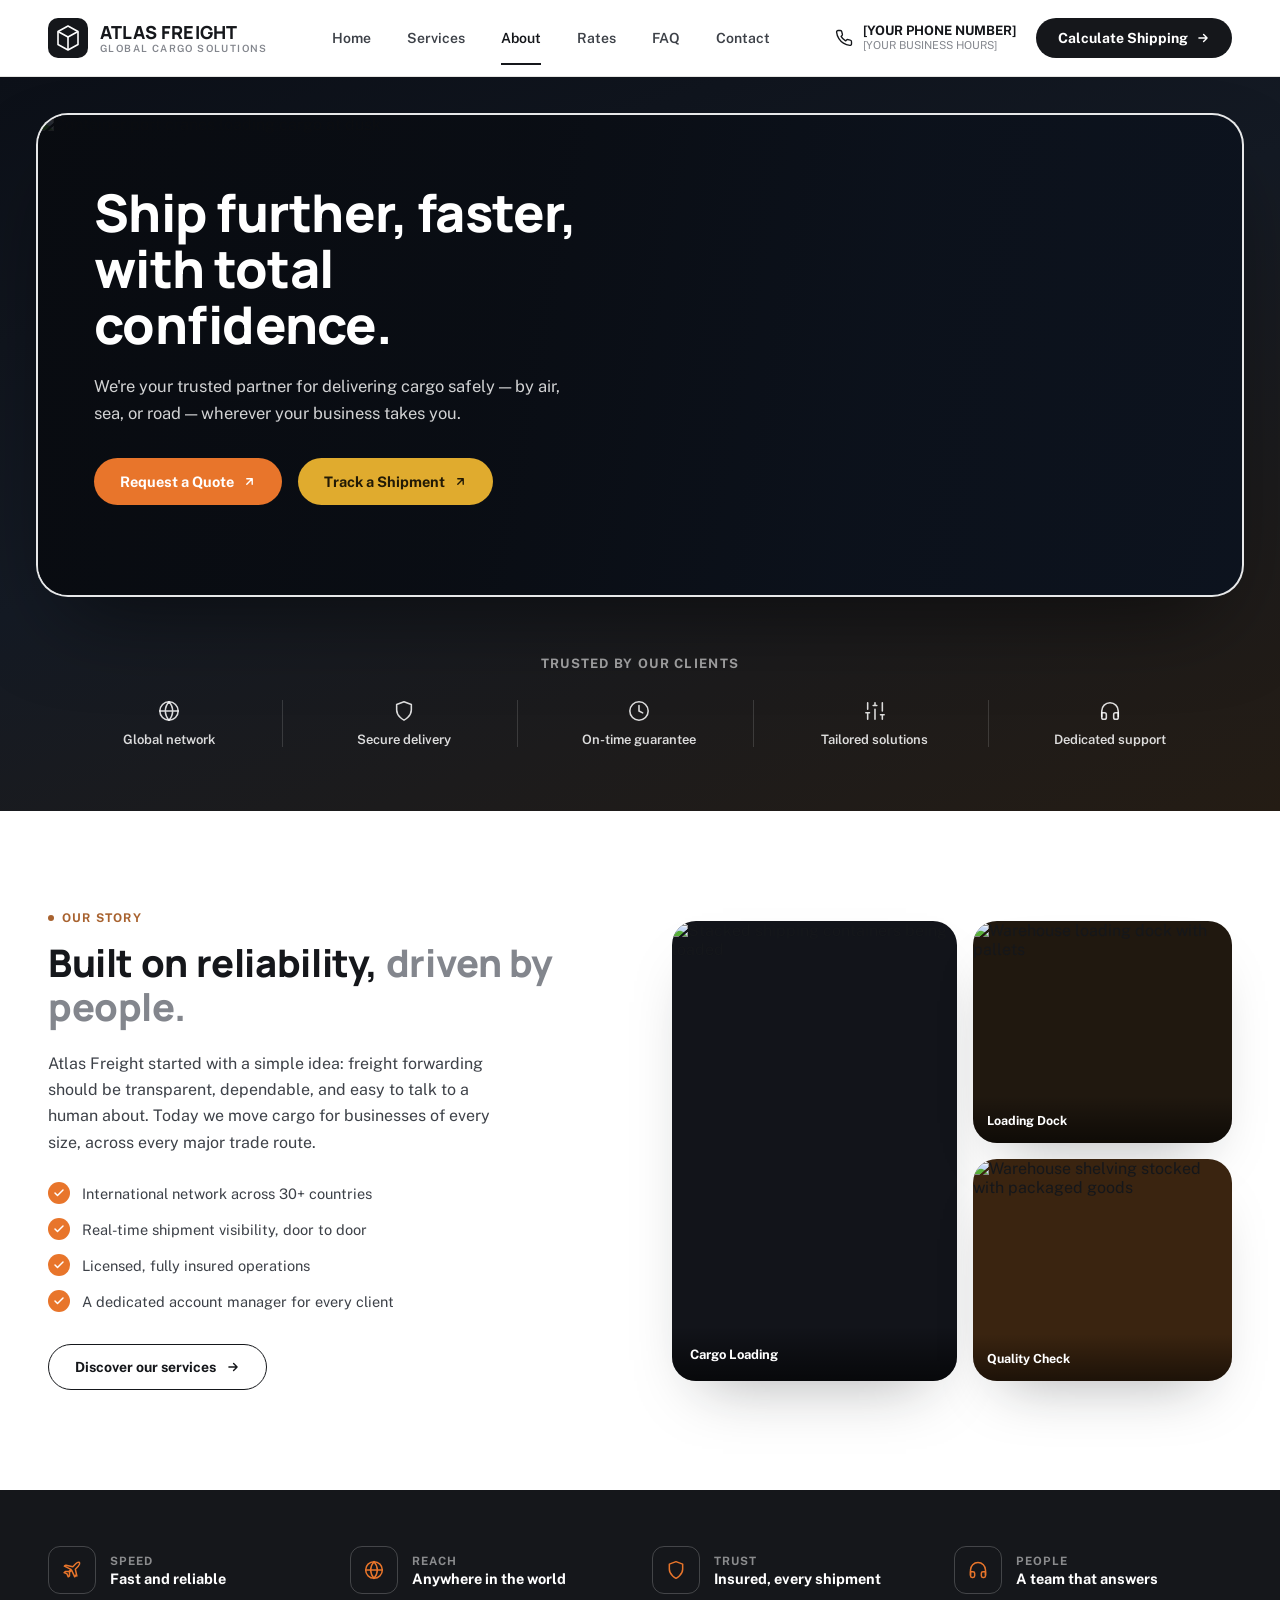
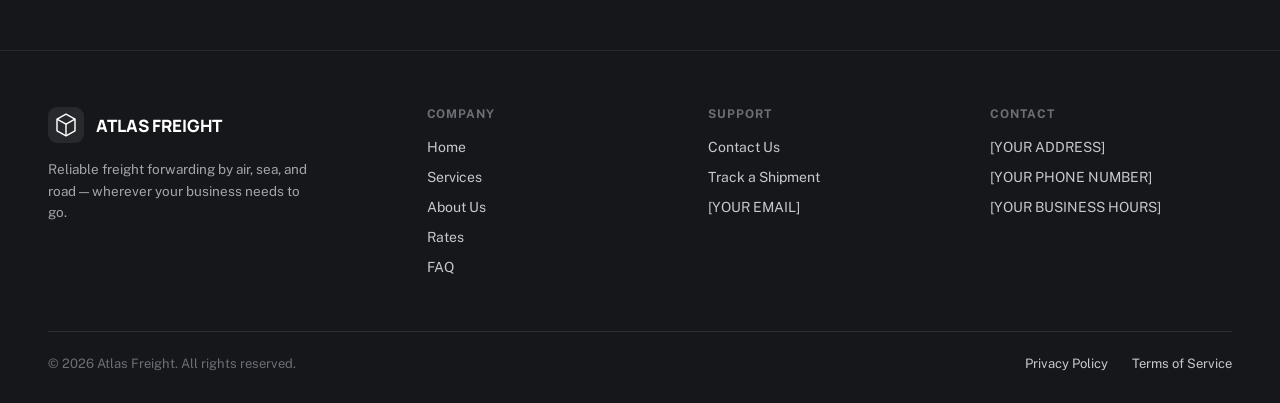
==== commit c1d8fc25: "Add hero photo banner to services.html; fix inaccurate alt text - services.html had no photography a" ====
--- a/about.html
+++ b/about.html
@@ -190,7 +190,7 @@
             </div>
           </div>
           <div style="flex:1;border-radius:var(--radius-lg);overflow:hidden;position:relative;box-shadow:0 30px 60px -30px rgba(21,23,27,0.35);background:#3a2410;">
-            <img src="https://images.unsplash.com/photo-1587293852726-70cdb56c2866?auto=format&fit=crop&w=700&q=80" alt="Logistics worker inspecting a shipment with a tablet" loading="lazy" style="position:absolute;inset:0;width:100%;height:100%;object-fit:cover;">
+            <img src="https://images.unsplash.com/photo-1587293852726-70cdb56c2866?auto=format&fit=crop&w=700&q=80" alt="Warehouse shelving stocked with packaged goods" loading="lazy" style="position:absolute;inset:0;width:100%;height:100%;object-fit:cover;">
             <div style="position:absolute;left:0;right:0;bottom:0;padding:14px;background:linear-gradient(0deg,rgba(0,0,0,0.5),transparent);">
               <span style="color:#fff;font-size:12.5px;font-weight:700;">Quality Check</span>
             </div>
